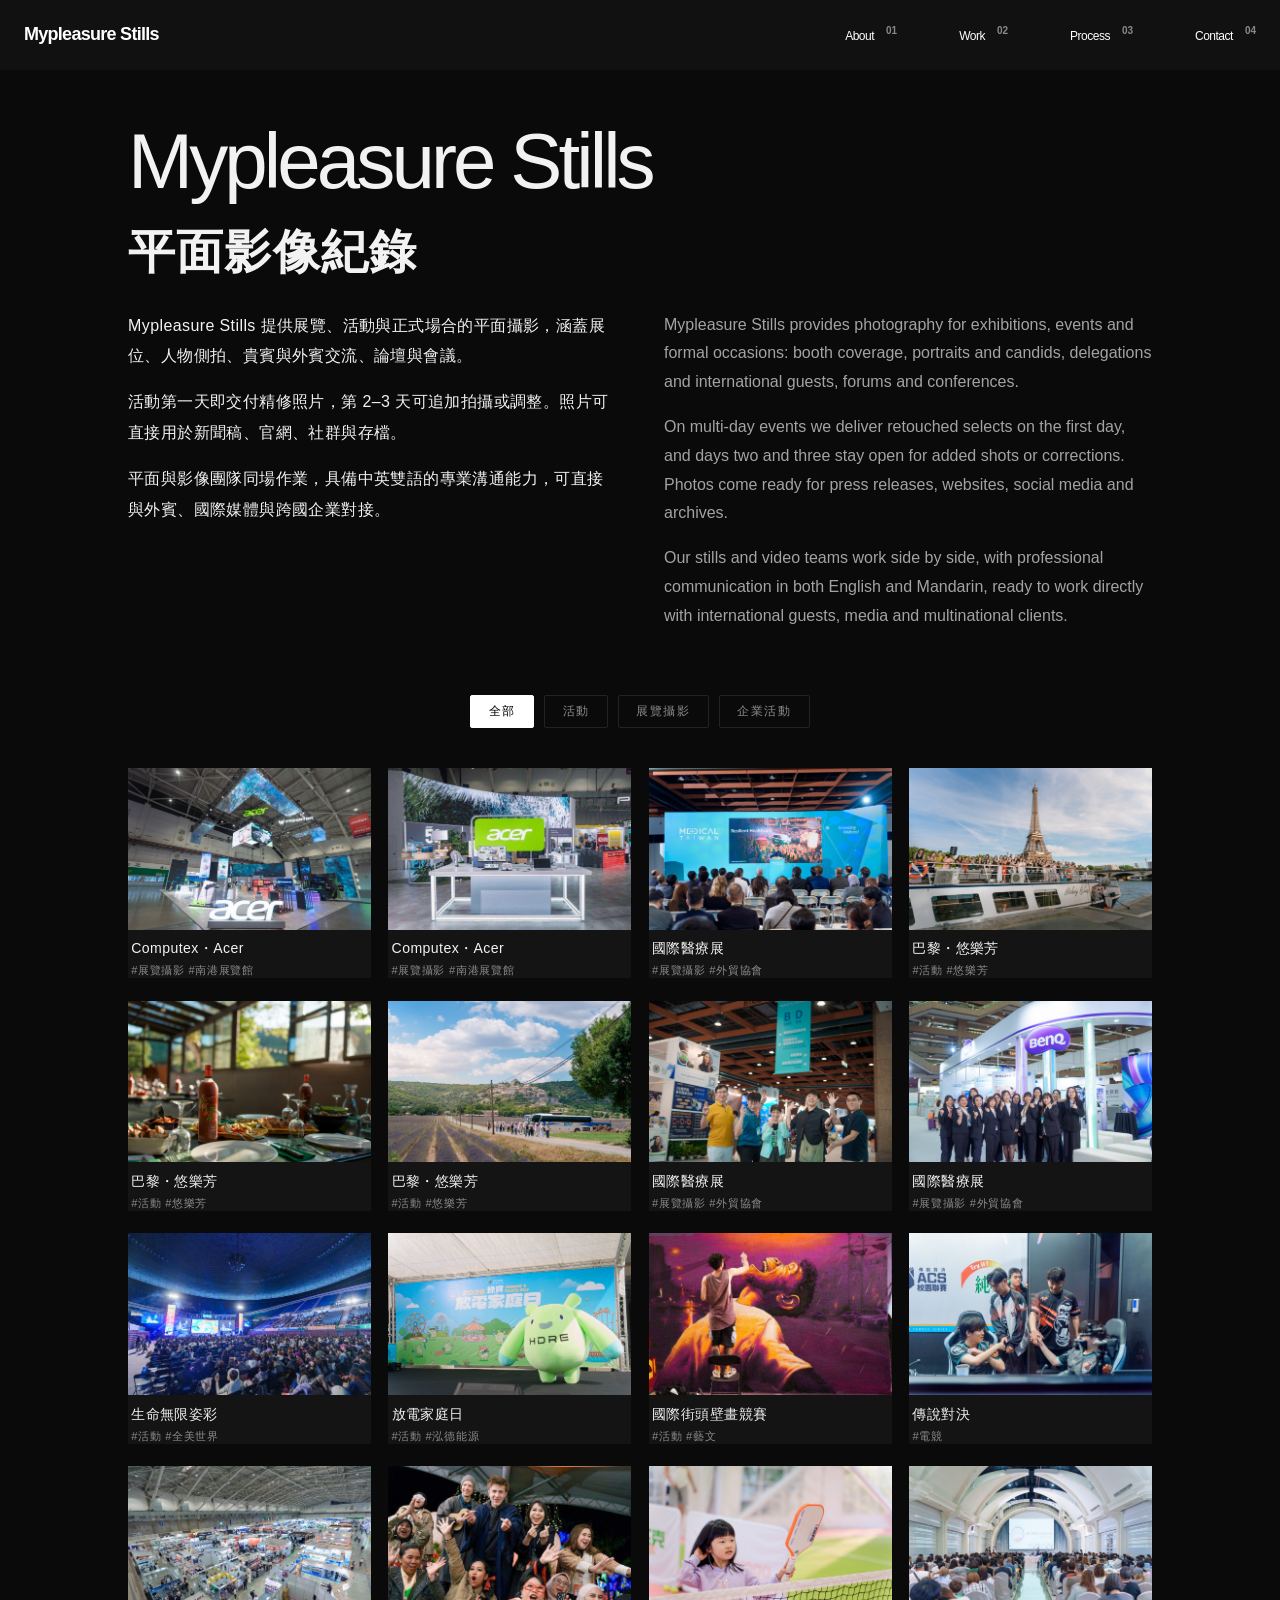
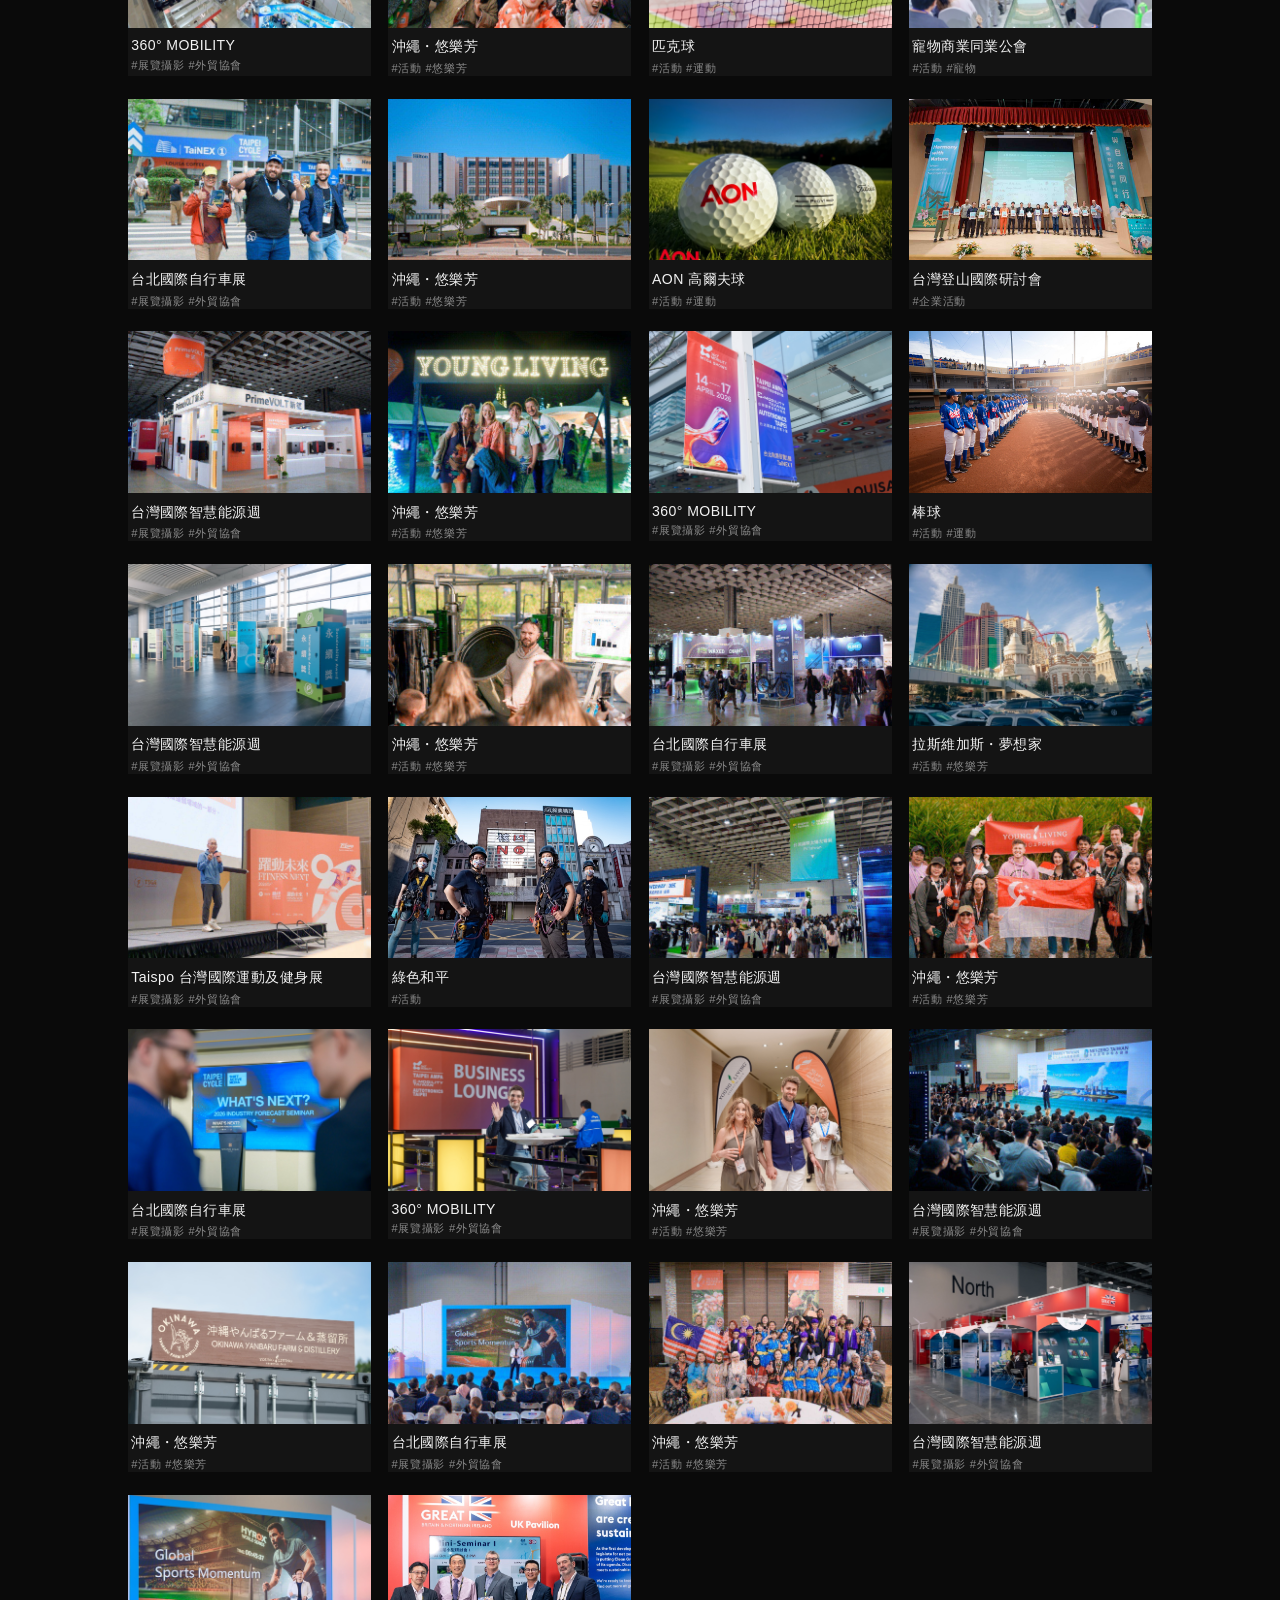
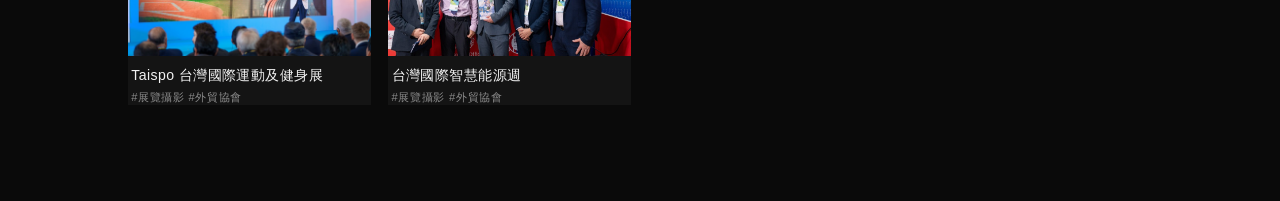
==== index.html @ 039d444b "Prepare Mypleasure Stills photography portfolio" ====
<!DOCTYPE html>
<html lang="zh-Hant">
<head>
<meta charset="UTF-8" />
<meta name="viewport" content="width=device-width, initial-scale=1.0" />
<title>Mypleasure Stills｜平面攝影作品</title>
<meta name="description" content="展覽、活動與正式場合的平面攝影，涵蓋展位、人物側拍、外賓交流、論壇與會議。中英雙語溝通，平面與影像團隊同場作業。" />
<link rel="canonical" href="https://mypleasure-stills.github.io/" />
<meta property="og:type" content="website" />
<meta property="og:site_name" content="Mypleasure Stills" />
<meta property="og:locale" content="zh_TW" />
<meta property="og:title" content="Mypleasure Stills｜平面攝影作品" />
<meta property="og:description" content="展覽、活動與正式場合的平面攝影，涵蓋展位、人物側拍、外賓交流、論壇與會議。中英雙語溝通，平面與影像團隊同場作業。" />
<meta property="og:url" content="https://mypleasure-stills.github.io/" />
<meta property="og:image" content="https://mypleasure-stills.github.io/images/social-preview.jpg" />
<meta property="og:image:secure_url" content="https://mypleasure-stills.github.io/images/social-preview.jpg" />
<meta property="og:image:type" content="image/jpeg" />
<meta property="og:image:width" content="1000" />
<meta property="og:image:height" content="666" />
<meta property="og:image:alt" content="Mypleasure Stills 大型活動攝影作品" />
<meta name="twitter:card" content="summary" />
<meta name="twitter:title" content="Mypleasure Stills｜平面攝影作品" />
<meta name="twitter:description" content="展覽、活動與正式場合的平面攝影，涵蓋展位、人物側拍、外賓交流、論壇與會議。中英雙語溝通，平面與影像團隊同場作業。" />
<meta name="twitter:image" content="https://mypleasure-stills.github.io/images/social-preview.jpg" />
<meta name="twitter:image:alt" content="Mypleasure Stills 大型活動攝影作品" />
<style>
  :root {
    --bg: #0a0a0a;
    --surface: #141414;
    --text: #f2f2f2;
    --muted: #8a8a8a;
    --border: rgba(255,255,255,0.1);
    --accent: #ffffff;
  }
  * { box-sizing: border-box; }
  html, body {
    margin: 0; padding: 0;
    background: var(--bg);
    color: var(--text);
    font-family: 'Helvetica Neue', Arial, 'Noto Sans TC', sans-serif;
    -webkit-font-smoothing: antialiased;
  }


  .page { padding: 2.5rem 10% 6rem; }

  .intro { padding: 0.5rem 0 clamp(2.5rem, 5vw, 4.5rem); }
  .intro-title { margin: 0 0 1.75rem; }
  .intro-title-en {
    display: block;
    font-size: clamp(2.25rem, 6.1vw, 5rem);
    font-weight: 500; line-height: 1.12; letter-spacing: -0.05em;
  }
  .intro-title-zh {
    display: block; margin-top: 1rem;
    font-size: clamp(1.75rem, 3.7vw, 3rem);
    font-weight: 600; line-height: 1.3; letter-spacing: 0.025em;
  }
  .intro-copy { display: grid; gap: 1.75rem 3rem; max-width: 78rem; }
  .intro-description {
    min-width: 0; max-width: 42rem;
    font-size: clamp(1rem, 1.2vw, 1.125rem);
    line-height: 1.9; letter-spacing: 0.025em; text-wrap: pretty;
  }
  .intro-translation {
    min-width: 0; max-width: 42rem;
    color: #a3a3a3; font-size: 1rem; line-height: 1.8;
  }
  .intro-copy p { margin: 0; }
  .intro-copy p + p { margin-top: 1rem; }
  @media (min-width: 1101px) {
    .intro-copy { grid-template-columns: minmax(0, 1fr) minmax(0, 1fr); }
  }

  .tabs {
    display: flex; justify-content: center; gap: 0.6rem; flex-wrap: wrap;
    margin-bottom: 2.5rem; padding-bottom: 0;
  }
  .tab {
    font-size: 0.78rem; letter-spacing: 0.12em;
    padding: 0.45rem 1.1rem; border: 1px solid var(--border); border-radius: 2px;
    background: none; color: var(--muted); cursor: pointer; transition: all 0.2s;
  }
  .tab:hover, .tab.active { background: var(--accent); border-color: var(--accent); color: #000; }

  .grid {
    display: grid; grid-template-columns: repeat(4, 1fr); gap: 1.4rem 1.1rem;
  }
  @media (max-width: 1100px) { .grid { grid-template-columns: repeat(3, 1fr); } }
  @media (max-width: 900px)  { .grid { grid-template-columns: repeat(2, 1fr); } }
  @media (max-width: 700px) {
    .page { padding: 1.8rem 3% 4rem; }
    .grid { grid-template-columns: repeat(2, 1fr); gap: 0.8rem; }
  }

  .card {
    display: block; text-decoration: none; color: inherit; background: var(--surface); cursor: pointer;
  }
  .card-thumb { aspect-ratio: 3/2; overflow: hidden; background: var(--surface); }
  .card-thumb img { width: 100%; height: 100%; object-fit: cover; display: block; transition: transform 0.5s ease; }
  .card:hover .card-thumb img { transform: scale(1.05); }
  .card-info { padding: 0.6rem 0.2rem 0; }
  .card-name { font-size: 0.88rem; letter-spacing: 0.03em; margin-bottom: 0.3rem; }
  .card-meta { display: flex; justify-content: space-between; font-size: 0.7rem; color: var(--muted); letter-spacing: 0.06em; }
</style>
<link rel="stylesheet" href="shared/site-header.css" />
<script src="shared/site-header.js" defer></script>
</head>
<body>

  <header class="site-header">
    <a class="site-brand" href="./" aria-label="Mypleasure Stills 首頁">
      <span class="site-brand-name">Mypleasure Stills</span>
    </a>
    <button class="site-menu-toggle" type="button" aria-label="開啟主選單" aria-expanded="false" aria-controls="site-navigation" hidden>
      <span></span><span></span>
    </button>
    <nav class="site-navigation" id="site-navigation" aria-label="主導覽">
      <a class="site-nav-link" href="https://mypleasurefilm.com/about"><span class="site-nav-label">About</span><span class="site-nav-number" aria-hidden="true">01</span></a>
      <a class="site-nav-link" href="https://mypleasurefilm.com/work/video" aria-current="location"><span class="site-nav-label">Work</span><span class="site-nav-number" aria-hidden="true">02</span></a>
      <a class="site-nav-link" href="https://mypleasurefilm.com/process"><span class="site-nav-label">Process</span><span class="site-nav-number" aria-hidden="true">03</span></a>
      <a class="site-nav-link" href="https://mypleasurefilm.com/contact"><span class="site-nav-label">Contact</span><span class="site-nav-number" aria-hidden="true">04</span></a>
    </nav>
  </header>

  <div class="page">
    <header class="intro" aria-labelledby="photography-title">
      <h1 class="intro-title" id="photography-title">
        <span class="intro-title-en" lang="en">Mypleasure Stills</span>
        <span class="intro-title-zh">平面影像紀錄</span>
      </h1>
      <div class="intro-copy">
        <div class="intro-description" lang="zh-Hant">
          <p>Mypleasure Stills 提供展覽、活動與正式場合的平面攝影，涵蓋展位、人物側拍、貴賓與外賓交流、論壇與會議。</p>
          <p>活動第一天即交付精修照片，第 2–3 天可追加拍攝或調整。照片可直接用於新聞稿、官網、社群與存檔。</p>
          <p>平面與影像團隊同場作業，具備中英雙語的專業溝通能力，可直接與外賓、國際媒體與跨國企業對接。</p>
        </div>
        <div class="intro-translation" lang="en">
          <p>Mypleasure Stills provides photography for exhibitions, events and formal occasions: booth coverage, portraits and candids, delegations and international guests, forums and conferences.</p>
          <p>On multi-day events we deliver retouched selects on the first day, and days two and three stay open for added shots or corrections. Photos come ready for press releases, websites, social media and archives.</p>
          <p>Our stills and video teams work side by side, with professional communication in both English and Mandarin, ready to work directly with international guests, media and multinational clients.</p>
        </div>
      </div>
    </header>

    <div class="tabs">
      <button class="tab active" data-cat="all">全部</button>
      <button class="tab" data-cat="activity">活動</button>
      <button class="tab" data-cat="exhibition">展覽攝影</button>
      <button class="tab" data-cat="corporate">企業活動</button>
    </div>

    <div class="grid" id="grid">
      <!-- 前八個作品由使用者手動排序，請維持原順序。 -->
      <a class="card" data-cat="exhibition" href="gallery.html?event=2026-06-02-Acer">
        <div class="card-thumb"><img src="images/photo/activity/2026-06-02-Acer.jpg" alt="Computex・Acer" loading="lazy" /></div>
        <div class="card-info">
          <div class="card-name">Computex・Acer</div>
          <div class="card-meta"><span class="card-tags">#展覽攝影 #南港展覽館</span></div>
        </div>
      </a>
      <a class="card" data-cat="exhibition" href="gallery.html?event=2026-06-03-Acer">
        <div class="card-thumb"><img src="images/photo/activity/2026-06-03-Acer.jpg" alt="Computex・Acer" loading="lazy" /></div>
        <div class="card-info">
          <div class="card-name">Computex・Acer</div>
          <div class="card-meta"><span class="card-tags">#展覽攝影 #南港展覽館</span></div>
        </div>
      </a>
      <a class="card" data-cat="exhibition" href="gallery.html?event=2026-06-25-國際醫療展">
        <div class="card-thumb"><img src="images/photo/activity/2026-06-25-國際醫療展.jpg" alt="國際醫療展" loading="lazy" /></div>
        <div class="card-info">
          <div class="card-name">國際醫療展</div>
          <div class="card-meta"><span class="card-tags">#展覽攝影 #外貿協會</span></div>
        </div>
      </a>
      <a class="card" data-cat="activity" href="gallery.html?event=2026-07-05-巴黎">
        <div class="card-thumb"><img src="images/photo/activity/2026-07-05-巴黎.jpg" alt="巴黎・悠樂芳" loading="lazy" /></div>
        <div class="card-info">
          <div class="card-name">巴黎・悠樂芳</div>
          <div class="card-meta"><span class="card-tags">#活動 #悠樂芳</span></div>
        </div>
      </a>
      <a class="card" data-cat="activity" href="gallery.html?event=2026-07-04-巴黎">
        <div class="card-thumb"><img src="images/photo/activity/2026-07-04-巴黎.jpg" alt="巴黎・悠樂芳" loading="lazy" /></div>
        <div class="card-info">
          <div class="card-name">巴黎・悠樂芳</div>
          <div class="card-meta"><span class="card-tags">#活動 #悠樂芳</span></div>
        </div>
      </a>
      <a class="card" data-cat="activity" href="gallery.html?event=2026-07-01-巴黎">
        <div class="card-thumb"><img src="images/photo/activity/2026-07-01-巴黎.jpg" alt="巴黎・悠樂芳" loading="lazy" /></div>
        <div class="card-info">
          <div class="card-name">巴黎・悠樂芳</div>
          <div class="card-meta"><span class="card-tags">#活動 #悠樂芳</span></div>
        </div>
      </a>
      <a class="card" data-cat="exhibition" href="gallery.html?event=2026-06-27-國際醫療展">
        <div class="card-thumb"><img src="images/photo/activity/2026-06-27-國際醫療展.jpg" alt="國際醫療展" loading="lazy" /></div>
        <div class="card-info">
          <div class="card-name">國際醫療展</div>
          <div class="card-meta"><span class="card-tags">#展覽攝影 #外貿協會</span></div>
        </div>
      </a>
      <a class="card" data-cat="exhibition" href="gallery.html?event=2026-06-26-國際醫療展">
        <div class="card-thumb"><img src="images/photo/activity/2026-06-26-國際醫療展.jpg" alt="國際醫療展" loading="lazy" /></div>
        <div class="card-info">
          <div class="card-name">國際醫療展</div>
          <div class="card-meta"><span class="card-tags">#展覽攝影 #外貿協會</span></div>
        </div>
      </a>
      <!-- 以下依題材與封面交錯排序。 -->
      <a class="card" data-cat="activity" href="gallery.html?event=2025-03-08-生命無限姿彩">
        <div class="card-thumb"><img src="images/photo/activity/2025-03-08-生命無限姿彩.jpg" alt="生命無限姿彩" loading="lazy" /></div>
        <div class="card-info">
          <div class="card-name">生命無限姿彩</div>
          <div class="card-meta"><span class="card-tags">#活動 #全美世界</span></div>
        </div>
      </a>
      <a class="card" data-cat="activity" href="gallery.html?event=2026-05-16-放電家庭日">
        <div class="card-thumb"><img src="images/photo/activity/2026-05-16-放電家庭日.jpg" alt="放電家庭日" loading="lazy" /></div>
        <div class="card-info">
          <div class="card-name">放電家庭日</div>
          <div class="card-meta"><span class="card-tags">#活動 #泓德能源</span></div>
        </div>
      </a>
      <a class="card" data-cat="activity" href="gallery.html?event=2025-08-30-國際街頭壁畫競賽">
        <div class="card-thumb"><img src="images/photo/activity/2025-08-30-國際街頭壁畫競賽.jpg" alt="國際街頭壁畫競賽" loading="lazy" /></div>
        <div class="card-info">
          <div class="card-name">國際街頭壁畫競賽</div>
          <div class="card-meta"><span class="card-tags">#活動 #藝文</span></div>
        </div>
      </a>
      <a class="card" data-cat="esports" href="gallery.html?event=2026-06-06-傳說對決">
        <div class="card-thumb"><img src="images/photo/activity/2026-06-06-傳說對決.jpg" alt="傳說對決" loading="lazy" /></div>
        <div class="card-info">
          <div class="card-name">傳說對決</div>
          <div class="card-meta"><span class="card-tags">#電競</span></div>
        </div>
      </a>
      <a class="card" data-cat="exhibition" href="gallery.html?event=2026-04-14-360-MOBILITY-Mega-Shows">
        <div class="card-thumb"><img src="images/photo/activity/2026-04-14-360-MOBILITY-Mega-Shows.jpg" alt="360° MOBILITY" loading="lazy" /></div>
        <div class="card-info">
          <div class="card-name">360° MOBILITY</div>
          <div class="card-meta"><span class="card-tags">#展覽攝影 #外貿協會</span></div>
        </div>
      </a>
      <a class="card" data-cat="activity" href="gallery.html?event=2026-01-11-沖繩">
        <div class="card-thumb"><img src="images/photo/activity/2026-01-11-沖繩.jpg" alt="沖繩・悠樂芳" loading="lazy" /></div>
        <div class="card-info">
          <div class="card-name">沖繩・悠樂芳</div>
          <div class="card-meta"><span class="card-tags">#活動 #悠樂芳</span></div>
        </div>
      </a>
      <a class="card" data-cat="activity" href="gallery.html?event=2026-04-25-匹克球">
        <div class="card-thumb"><img src="images/photo/activity/2026-04-25-匹克球.jpg" alt="匹克球" loading="lazy" /></div>
        <div class="card-info">
          <div class="card-name">匹克球</div>
          <div class="card-meta"><span class="card-tags">#活動 #運動</span></div>
        </div>
      </a>
      <a class="card" data-cat="activity" href="gallery.html?event=2026-05-21-寵物商業同業公會">
        <div class="card-thumb"><img src="images/photo/activity/2026-05-21-寵物商業同業公會.jpg" alt="寵物商業同業公會" loading="lazy" /></div>
        <div class="card-info">
          <div class="card-name">寵物商業同業公會</div>
          <div class="card-meta"><span class="card-tags">#活動 #寵物</span></div>
        </div>
      </a>
      <a class="card" data-cat="exhibition" href="gallery.html?event=2026-03-28-台北國際自行車展">
        <div class="card-thumb"><img src="images/photo/activity/2026-03-28-台北國際自行車展.jpg" alt="台北國際自行車展" loading="lazy" /></div>
        <div class="card-info">
          <div class="card-name">台北國際自行車展</div>
          <div class="card-meta"><span class="card-tags">#展覽攝影 #外貿協會</span></div>
        </div>
      </a>
      <a class="card" data-cat="activity" href="gallery.html?event=2026-01-09-沖繩">
        <div class="card-thumb"><img src="images/photo/activity/2026-01-09-沖繩.jpg" alt="沖繩・悠樂芳" loading="lazy" /></div>
        <div class="card-info">
          <div class="card-name">沖繩・悠樂芳</div>
          <div class="card-meta"><span class="card-tags">#活動 #悠樂芳</span></div>
        </div>
      </a>
      <a class="card" data-cat="activity" href="gallery.html?event=2023-05-27-AON高爾夫球">
        <div class="card-thumb"><img src="images/photo/activity/2023-05-27-AON高爾夫球.jpg" alt="AON 高爾夫球" loading="lazy" /></div>
        <div class="card-info">
          <div class="card-name">AON 高爾夫球</div>
          <div class="card-meta"><span class="card-tags">#活動 #運動</span></div>
        </div>
      </a>
      <a class="card" data-cat="corporate" href="gallery.html?event=2026-08-24-台灣登山國際研討會">
        <div class="card-thumb"><img src="images/photo/activity/2026-08-24-台灣登山國際研討會.jpg" alt="台灣登山國際研討會" loading="lazy" /></div>
        <div class="card-info">
          <div class="card-name">台灣登山國際研討會</div>
          <div class="card-meta"><span class="card-tags">#企業活動</span></div>
        </div>
      </a>
      <a class="card" data-cat="exhibition" href="gallery.html?event=2025-10-31-台灣國際智慧能源週">
        <div class="card-thumb"><img src="images/photo/activity/2025-10-31-台灣國際智慧能源週.jpg" alt="台灣國際智慧能源週" loading="lazy" /></div>
        <div class="card-info">
          <div class="card-name">台灣國際智慧能源週</div>
          <div class="card-meta"><span class="card-tags">#展覽攝影 #外貿協會</span></div>
        </div>
      </a>
      <a class="card" data-cat="activity" href="gallery.html?event=2026-01-18-沖繩">
        <div class="card-thumb"><img src="images/photo/activity/2026-01-18-沖繩.jpg" alt="沖繩・悠樂芳" loading="lazy" /></div>
        <div class="card-info">
          <div class="card-name">沖繩・悠樂芳</div>
          <div class="card-meta"><span class="card-tags">#活動 #悠樂芳</span></div>
        </div>
      </a>
      <a class="card" data-cat="exhibition" href="gallery.html?event=2026-04-16-360-MOBILITY-Mega-Shows">
        <div class="card-thumb"><img src="images/photo/activity/2026-04-16-360-MOBILITY-Mega-Shows.jpg" alt="360° MOBILITY" loading="lazy" /></div>
        <div class="card-info">
          <div class="card-name">360° MOBILITY</div>
          <div class="card-meta"><span class="card-tags">#展覽攝影 #外貿協會</span></div>
        </div>
      </a>
      <a class="card" data-cat="activity" href="gallery.html?event=2019-12-27-棒球">
        <div class="card-thumb"><img src="images/photo/activity/2019-12-27-棒球.jpg" alt="棒球" loading="lazy" /></div>
        <div class="card-info">
          <div class="card-name">棒球</div>
          <div class="card-meta"><span class="card-tags">#活動 #運動</span></div>
        </div>
      </a>
      <a class="card" data-cat="exhibition" href="gallery.html?event=2024-10-05-台灣國際智慧能源週">
        <div class="card-thumb"><img src="images/photo/activity/2024-10-05-台灣國際智慧能源週.jpg" alt="台灣國際智慧能源週" loading="lazy" /></div>
        <div class="card-info">
          <div class="card-name">台灣國際智慧能源週</div>
          <div class="card-meta"><span class="card-tags">#展覽攝影 #外貿協會</span></div>
        </div>
      </a>
      <a class="card" data-cat="activity" href="gallery.html?event=2026-01-10-沖繩">
        <div class="card-thumb"><img src="images/photo/activity/2026-01-10-沖繩.jpg" alt="沖繩・悠樂芳" loading="lazy" /></div>
        <div class="card-info">
          <div class="card-name">沖繩・悠樂芳</div>
          <div class="card-meta"><span class="card-tags">#活動 #悠樂芳</span></div>
        </div>
      </a>
      <a class="card" data-cat="exhibition" href="gallery.html?event=2026-03-26-台北國際自行車展">
        <div class="card-thumb"><img src="images/photo/activity/2026-03-26-台北國際自行車展.jpg" alt="台北國際自行車展" loading="lazy" /></div>
        <div class="card-info">
          <div class="card-name">台北國際自行車展</div>
          <div class="card-meta"><span class="card-tags">#展覽攝影 #外貿協會</span></div>
        </div>
      </a>
      <a class="card" data-cat="activity" href="gallery.html?event=2022-11-08-拉斯維加斯">
        <div class="card-thumb"><img src="images/photo/activity/2022-11-08-拉斯維加斯.jpg" alt="拉斯維加斯・夢想家" loading="lazy" /></div>
        <div class="card-info">
          <div class="card-name">拉斯維加斯・夢想家</div>
          <div class="card-meta"><span class="card-tags">#活動 #悠樂芳</span></div>
        </div>
      </a>
      <a class="card" data-cat="exhibition" href="gallery.html?event=2026-03-26-Taispo">
        <div class="card-thumb"><img src="images/photo/activity/2026-03-26-Taispo.jpg" alt="Taispo 台灣國際運動及健身展" loading="lazy" /></div>
        <div class="card-info">
          <div class="card-name">Taispo 台灣國際運動及健身展</div>
          <div class="card-meta"><span class="card-tags">#展覽攝影 #外貿協會</span></div>
        </div>
      </a>
      <a class="card" data-cat="activity" href="gallery.html?event=2021-10-03-綠色和平">
        <div class="card-thumb"><img src="images/photo/activity/2021-10-03-綠色和平.jpg" alt="綠色和平" loading="lazy" /></div>
        <div class="card-info">
          <div class="card-name">綠色和平</div>
          <div class="card-meta"><span class="card-tags">#活動</span></div>
        </div>
      </a>
      <a class="card" data-cat="exhibition" href="gallery.html?event=2025-10-30-台灣國際智慧能源週">
        <div class="card-thumb"><img src="images/photo/activity/2025-10-30-台灣國際智慧能源週.jpg" alt="台灣國際智慧能源週" loading="lazy" /></div>
        <div class="card-info">
          <div class="card-name">台灣國際智慧能源週</div>
          <div class="card-meta"><span class="card-tags">#展覽攝影 #外貿協會</span></div>
        </div>
      </a>
      <a class="card" data-cat="activity" href="gallery.html?event=2026-01-17-沖繩">
        <div class="card-thumb"><img src="images/photo/activity/2026-01-17-沖繩.jpg" alt="沖繩・悠樂芳" loading="lazy" /></div>
        <div class="card-info">
          <div class="card-name">沖繩・悠樂芳</div>
          <div class="card-meta"><span class="card-tags">#活動 #悠樂芳</span></div>
        </div>
      </a>
      <a class="card" data-cat="exhibition" href="gallery.html?event=2026-03-24-台北國際自行車展">
        <div class="card-thumb"><img src="images/photo/activity/2026-03-24-台北國際自行車展.jpg" alt="台北國際自行車展" loading="lazy" /></div>
        <div class="card-info">
          <div class="card-name">台北國際自行車展</div>
          <div class="card-meta"><span class="card-tags">#展覽攝影 #外貿協會</span></div>
        </div>
      </a>
      <a class="card" data-cat="exhibition" href="gallery.html?event=2026-04-17-360-MOBILITY-Mega-Shows">
        <div class="card-thumb"><img src="images/photo/activity/2026-04-17-360-MOBILITY-Mega-Shows.jpg" alt="360° MOBILITY" loading="lazy" /></div>
        <div class="card-info">
          <div class="card-name">360° MOBILITY</div>
          <div class="card-meta"><span class="card-tags">#展覽攝影 #外貿協會</span></div>
        </div>
      </a>
      <a class="card" data-cat="activity" href="gallery.html?event=2024-11-15-沖繩">
        <div class="card-thumb"><img src="images/photo/activity/2024-11-15-沖繩.jpg" alt="沖繩・悠樂芳" loading="lazy" /></div>
        <div class="card-info">
          <div class="card-name">沖繩・悠樂芳</div>
          <div class="card-meta"><span class="card-tags">#活動 #悠樂芳</span></div>
        </div>
      </a>
      <a class="card" data-cat="exhibition" href="gallery.html?event=2025-10-29-台灣國際智慧能源週">
        <div class="card-thumb"><img src="images/photo/activity/2025-10-29-台灣國際智慧能源週.jpg" alt="台灣國際智慧能源週" loading="lazy" /></div>
        <div class="card-info">
          <div class="card-name">台灣國際智慧能源週</div>
          <div class="card-meta"><span class="card-tags">#展覽攝影 #外貿協會</span></div>
        </div>
      </a>
      <a class="card" data-cat="activity" href="gallery.html?event=2024-11-16-沖繩">
        <div class="card-thumb"><img src="images/photo/activity/2024-11-16-沖繩.jpg" alt="沖繩・悠樂芳" loading="lazy" /></div>
        <div class="card-info">
          <div class="card-name">沖繩・悠樂芳</div>
          <div class="card-meta"><span class="card-tags">#活動 #悠樂芳</span></div>
        </div>
      </a>
      <a class="card" data-cat="exhibition" href="gallery.html?event=2026-03-25-台北國際自行車展">
        <div class="card-thumb"><img src="images/photo/activity/2026-03-25-台北國際自行車展.jpg" alt="台北國際自行車展" loading="lazy" /></div>
        <div class="card-info">
          <div class="card-name">台北國際自行車展</div>
          <div class="card-meta"><span class="card-tags">#展覽攝影 #外貿協會</span></div>
        </div>
      </a>
      <a class="card" data-cat="activity" href="gallery.html?event=2026-01-16-沖繩">
        <div class="card-thumb"><img src="images/photo/activity/2026-01-16-沖繩.jpg" alt="沖繩・悠樂芳" loading="lazy" /></div>
        <div class="card-info">
          <div class="card-name">沖繩・悠樂芳</div>
          <div class="card-meta"><span class="card-tags">#活動 #悠樂芳</span></div>
        </div>
      </a>
      <a class="card" data-cat="exhibition" href="gallery.html?event=2024-10-06-台灣國際智慧能源週">
        <div class="card-thumb"><img src="images/photo/activity/2024-10-06-台灣國際智慧能源週.jpg" alt="台灣國際智慧能源週" loading="lazy" /></div>
        <div class="card-info">
          <div class="card-name">台灣國際智慧能源週</div>
          <div class="card-meta"><span class="card-tags">#展覽攝影 #外貿協會</span></div>
        </div>
      </a>
      <a class="card" data-cat="exhibition" href="gallery.html?event=2026-03-25-Taispo">
        <div class="card-thumb"><img src="images/photo/activity/2026-03-25-Taispo.jpg" alt="Taispo 台灣國際運動及健身展" loading="lazy" /></div>
        <div class="card-info">
          <div class="card-name">Taispo 台灣國際運動及健身展</div>
          <div class="card-meta"><span class="card-tags">#展覽攝影 #外貿協會</span></div>
        </div>
      </a>
      <a class="card" data-cat="exhibition" href="gallery.html?event=2024-10-04-台灣國際智慧能源週">
        <div class="card-thumb"><img src="images/photo/activity/2024-10-04-台灣國際智慧能源週.jpg" alt="台灣國際智慧能源週" loading="lazy" /></div>
        <div class="card-info">
          <div class="card-name">台灣國際智慧能源週</div>
          <div class="card-meta"><span class="card-tags">#展覽攝影 #外貿協會</span></div>
        </div>
      </a>
    </div>
  </div>

<script>
  const tabs = document.querySelectorAll('.tab');
  const cards = document.querySelectorAll('.card');
  tabs.forEach(tab => {
    tab.addEventListener('click', () => {
      tabs.forEach(t => t.classList.remove('active'));
      tab.classList.add('active');
      const cat = tab.dataset.cat;
      cards.forEach(card => {
        const show = cat === 'all' || card.dataset.cat === cat;
        card.style.display = show ? '' : 'none';
      });
    });
  });
</script>
</body>
</html>
---- shared/site-header.css ----
@font-face {
  font-family: "BDO Grotesk";
  src: url("https://framerusercontent.com/assets/FcybOZJ2ipUdK2dQmwN3gFVAvuk.woff2") format("woff2");
  font-weight: 300 900;
  font-style: normal;
  font-display: swap;
}

/* Match the official header's 24px inset, type, numbering and entrance.
   Keep the header in document flow so it cannot overlap the portfolio. */
.site-header {
  position: relative;
  z-index: 20;
  display: flex;
  align-items: center;
  justify-content: space-between;
  gap: 32px;
  min-height: 66px;
  padding: 24px;
  background: #111;
  font-family: "BDO Grotesk", "Helvetica Neue", Arial, sans-serif;
  animation: site-header-enter 1.5s cubic-bezier(.16, 1, .3, 1) .3s backwards;
}

.site-brand { display: block; flex: 0 0 auto; color: #fff; text-decoration: none; }
.site-brand-name { display: block; font-size: 1.125rem; font-weight: 600; line-height: 1.2; letter-spacing: -0.04em; }
.site-brand img { display: block; width: 98px; height: 18px; object-fit: contain; }
.site-navigation { display: flex; align-items: center; gap: 62px; }
.site-nav-link {
  display: flex;
  align-items: flex-end;
  gap: 12px;
  width: max-content;
  color: #fff;
  text-decoration: none;
  animation: site-link-enter .5s cubic-bezier(.44, 0, .34, .98) .4s backwards;
}
.site-nav-link:nth-child(2) { animation-delay: .5s; }
.site-nav-link:nth-child(3) { animation-delay: .6s; }
.site-nav-link:nth-child(4) { animation-delay: .7s; }
.site-nav-label {
  position: relative;
  display: block;
  font-size: 12px;
  line-height: 1.35;
  font-weight: 500;
  letter-spacing: -.5px;
}
.site-nav-label::after {
  content: "";
  position: absolute;
  left: -1px;
  bottom: -1px;
  width: 104%;
  height: 1px;
  background: currentColor;
  transform: scaleX(0);
  transform-origin: left;
  transition: transform .3s cubic-bezier(.44, 0, .34, .98);
}
.site-nav-link:hover .site-nav-label::after,
.site-nav-link:focus-visible .site-nav-label::after { transform: scaleX(1); }
.site-nav-number {
  padding-bottom: 8px;
  color: rgb(255 255 255 / 50%);
  font-size: 10px;
  line-height: 1.12;
  font-weight: 600;
}
.site-header a:focus-visible, .site-menu-toggle:focus-visible {
  outline: 2px solid #fff;
  outline-offset: 6px;
}
.site-menu-toggle { display: none; }

/* Samples of the official spring: stiffness 300, damping 60, mass 1. */
@supports (animation-timing-function: linear(0, 1)) {
  .site-header {
    animation-timing-function: linear(0, .26579, .51292, .67766, .78670, .85885, .90659, .93819, .95910, .97293, .98209, .98815, .99216, .99481, .99657, .99773, .99850, .99900, .99934, .99956, 1);
  }
}

@keyframes site-header-enter {
  from { opacity: .001; transform: translateY(-100px); }
  to { opacity: 1; transform: translateY(0); }
}
@keyframes site-link-enter {
  from { opacity: .001; transform: translateY(-10px); }
  to { opacity: 1; transform: translateY(0); }
}

@media (max-width: 1199.98px) {
  .site-header { flex-wrap: wrap; }
  .site-navigation { flex-wrap: wrap; gap: 24px; }
  .site-header[data-enhanced] .site-menu-toggle {
    display: flex;
    flex-direction: column;
    align-items: center;
    justify-content: center;
    gap: 8px;
    width: 44px;
    height: 44px;
    margin: -10px -10px -10px auto;
    padding: 10px;
    border: 0;
    color: #fff;
    background: transparent;
    cursor: pointer;
  }
  .site-menu-toggle span {
    display: block;
    width: 18px;
    height: 2px;
    background: currentColor;
    transition: transform .3s ease;
  }
  .site-menu-toggle[aria-expanded="true"] span:first-child { transform: translateY(5px) rotate(45deg); }
  .site-menu-toggle[aria-expanded="true"] span:last-child { transform: translateY(-5px) rotate(-45deg); }
  .site-header[data-enhanced] .site-navigation {
    display: none;
    position: absolute;
    top: 100%;
    left: 0;
    right: 0;
    flex-direction: column;
    align-items: stretch;
    gap: 0;
    padding: 12px 24px 24px;
    background: #111;
    border-bottom: 1px solid rgb(255 255 255 / 12%);
  }
  .site-header[data-menu-open] .site-navigation { display: flex; }
  .site-header[data-enhanced] .site-nav-link {
    justify-content: space-between;
    width: 100%;
    padding: 16px 0;
    animation-delay: 0s;
  }
  .site-header[data-enhanced] .site-nav-label { font-size: 24px; line-height: 1.25; }
  .site-header[data-enhanced] .site-nav-number { font-size: 12px; padding-bottom: 12px; }
}

@media (prefers-reduced-motion: reduce) {
  .site-header, .site-nav-link { animation: none; }
  .site-nav-label::after, .site-menu-toggle span { transition: none; }
}
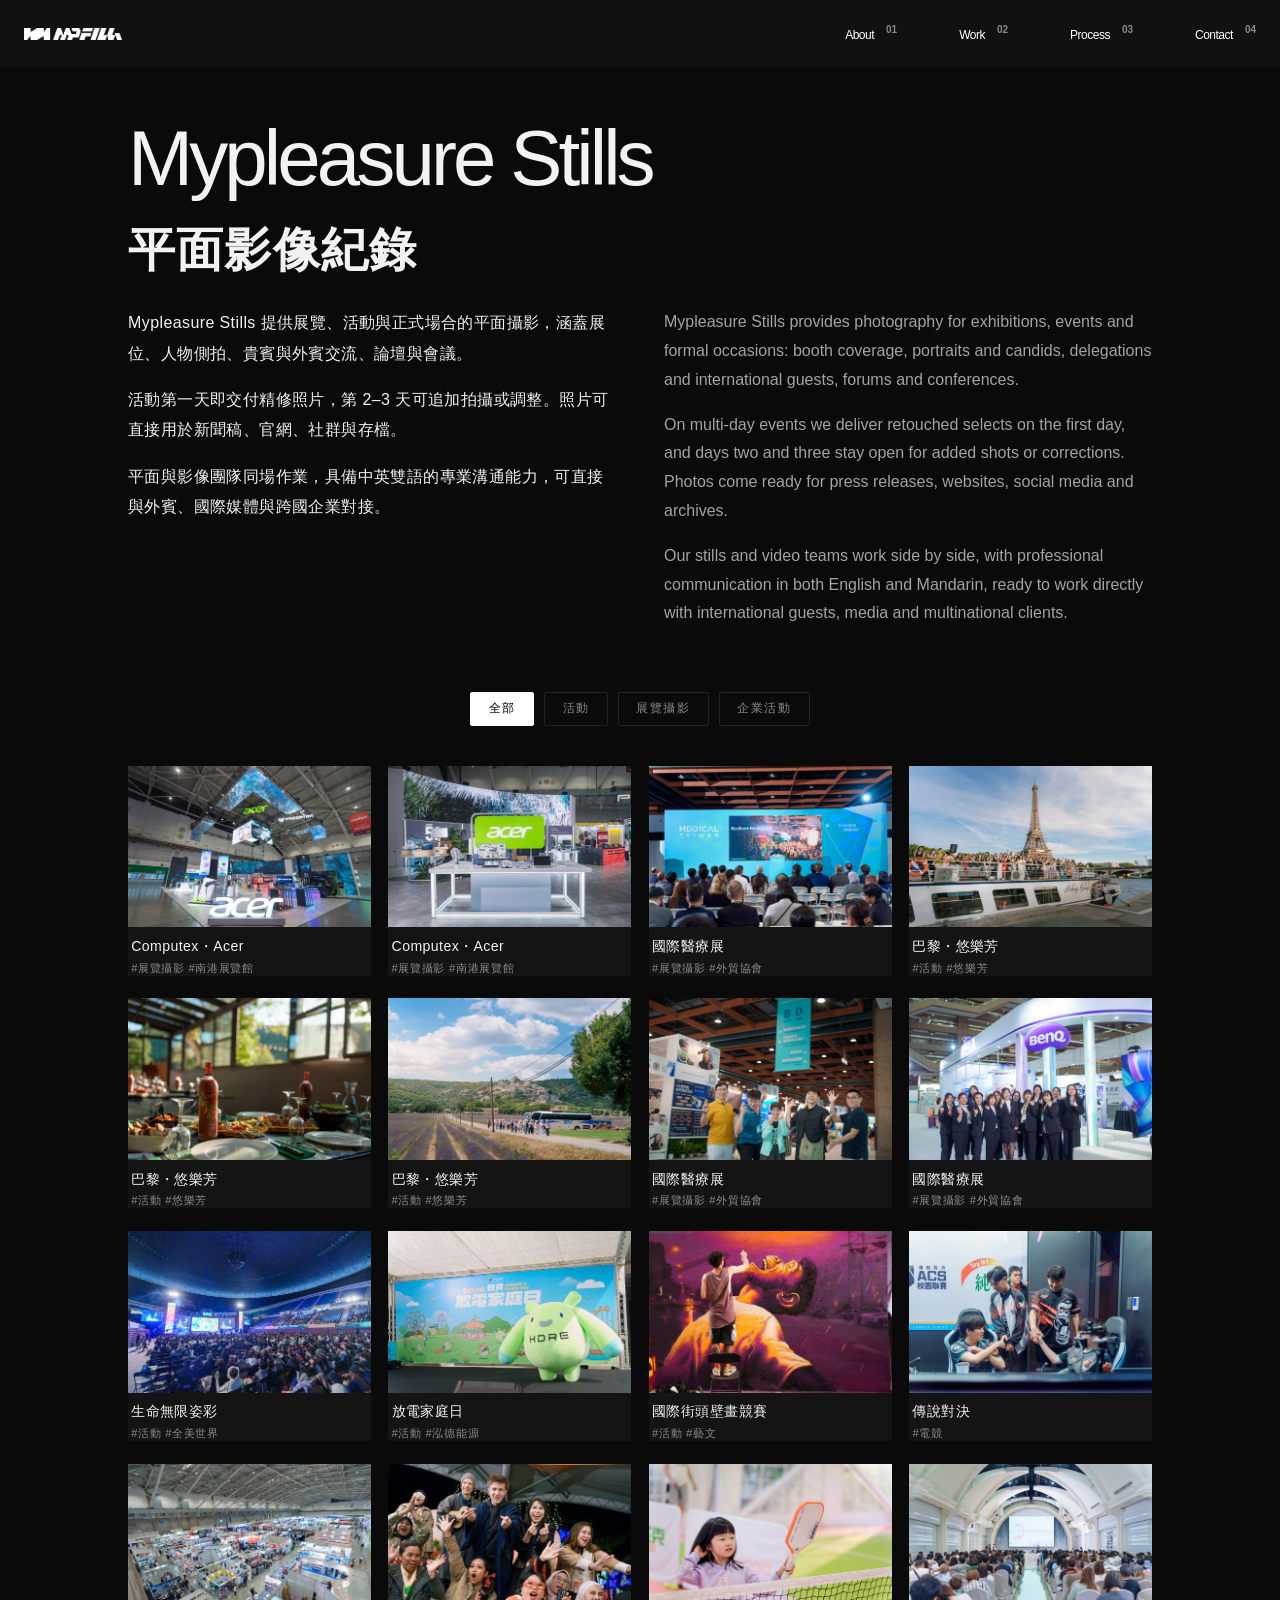
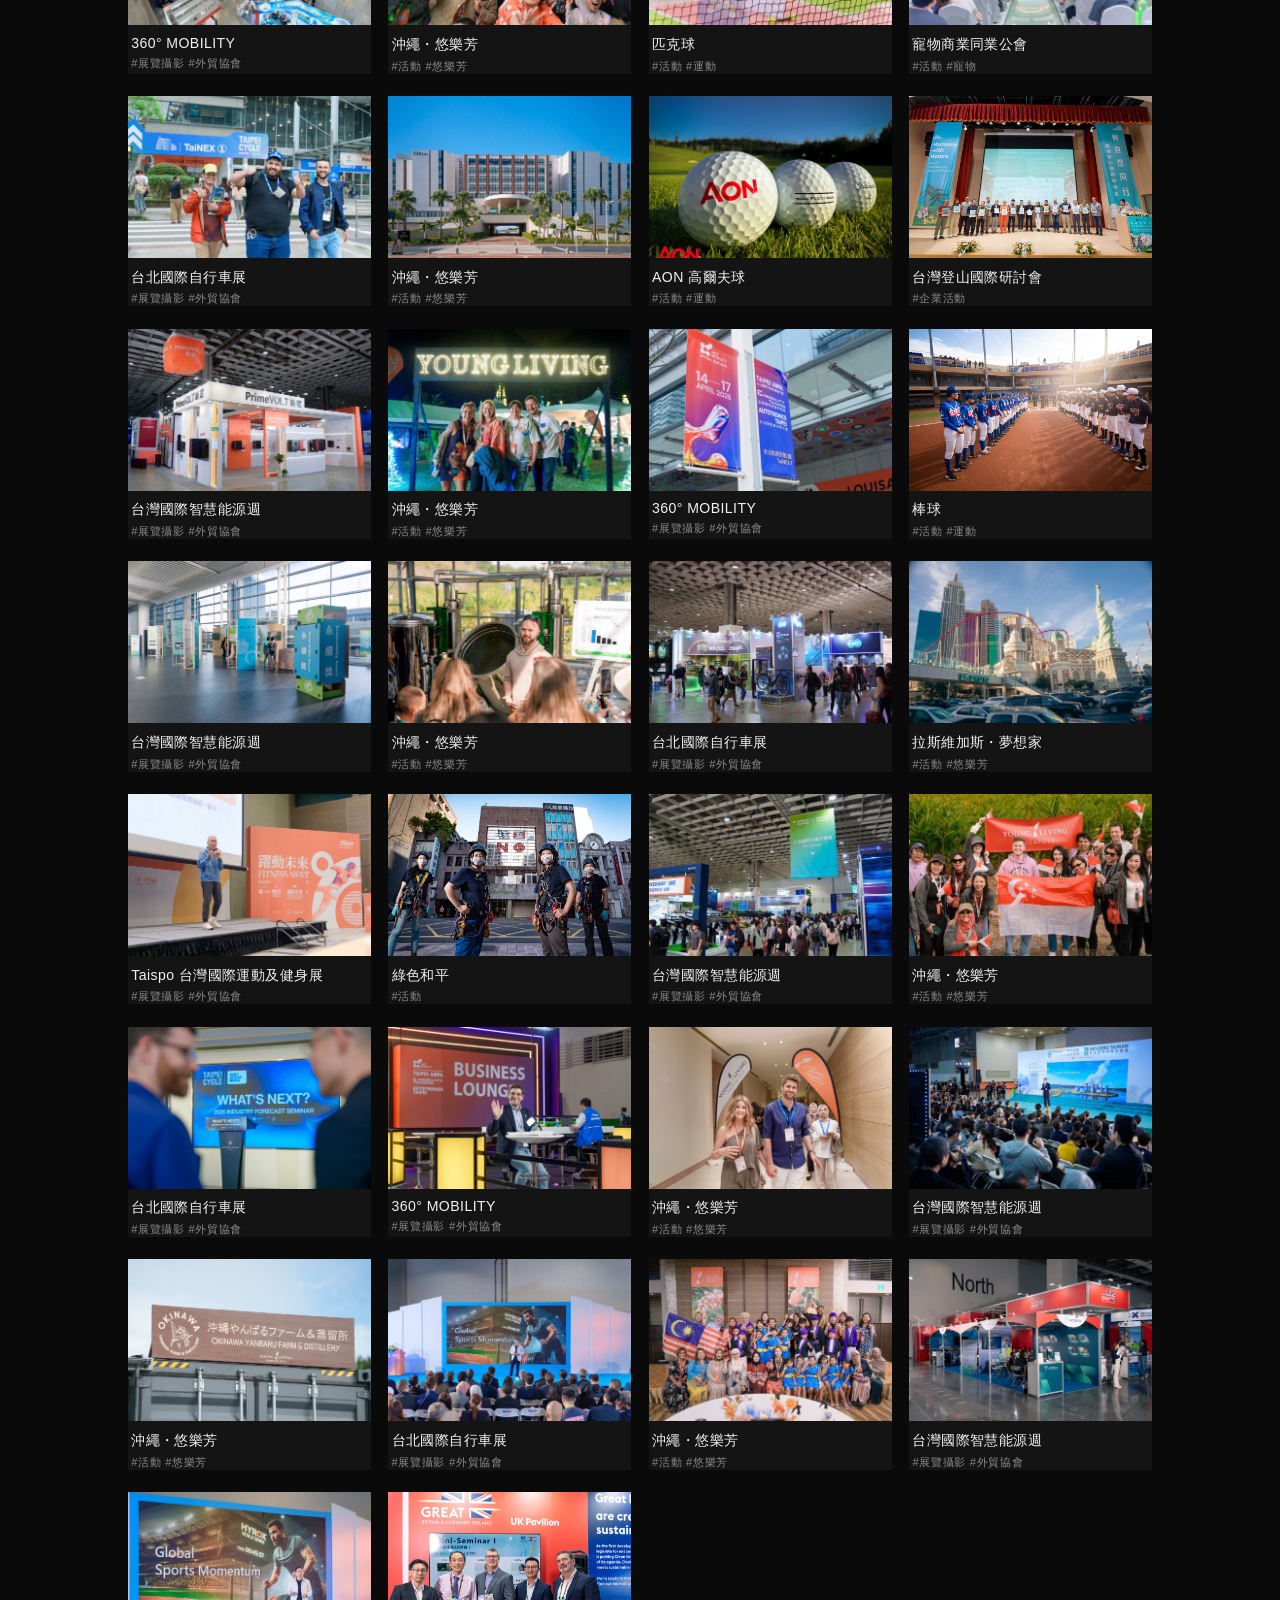
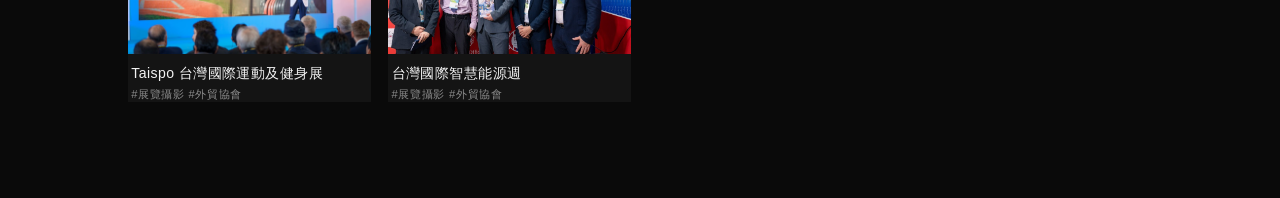
==== commit 4183109b: "Restore original MPFILM PNG header logo" ====
--- a/index.html
+++ b/index.html
@@ -110,7 +110,7 @@
 
   <header class="site-header">
     <a class="site-brand" href="./" aria-label="Mypleasure Stills 首頁">
-      <span class="site-brand-name">Mypleasure Stills</span>
+      <img src="images/mpfilm-logo-white.png" width="98" height="18" alt="MPFILM" />
     </a>
     <button class="site-menu-toggle" type="button" aria-label="開啟主選單" aria-expanded="false" aria-controls="site-navigation" hidden>
       <span></span><span></span>
--- a/shared/site-header.css
+++ b/shared/site-header.css
@@ -23,7 +23,6 @@
 }
 
 .site-brand { display: block; flex: 0 0 auto; color: #fff; text-decoration: none; }
-.site-brand-name { display: block; font-size: 1.125rem; font-weight: 600; line-height: 1.2; letter-spacing: -0.04em; }
 .site-brand img { display: block; width: 98px; height: 18px; object-fit: contain; }
 .site-navigation { display: flex; align-items: center; gap: 62px; }
 .site-nav-link {
